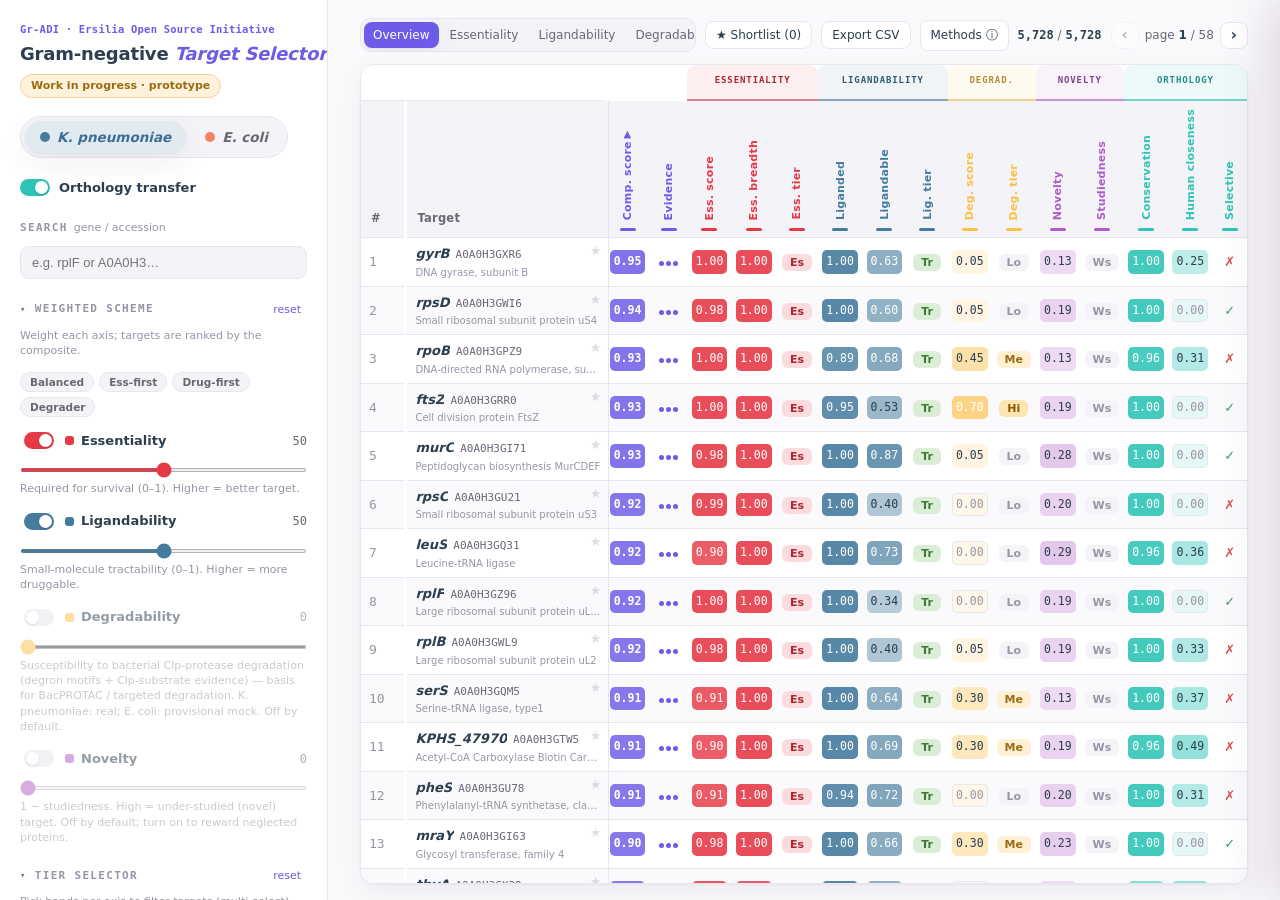
==== app/index.html @ b0752840 "app: add a "Source code on GitHub" link to the sidebar credit Co-Authored-By: Claude Opus 4.8 (1M co" ====
<!doctype html>
<html lang="en" data-theme="">
<head>
  <meta charset="utf-8">
  <meta name="viewport" content="width=device-width, initial-scale=1">
  <title>Gram-negative Target Selector</title>
  <!-- start the default organism's data download in parallel with CSS/JS parsing;
       the other organism is idle-prefetched from app.js after first paint -->
  <link rel="preload" href="data/kp.json" as="fetch" crossorigin>
  <link rel="icon" href="data:image/svg+xml,%3Csvg xmlns='http://www.w3.org/2000/svg' viewBox='0 0 32 32'%3E%3Ccircle cx='16' cy='16' r='14' fill='%2350285A'/%3E%3Ccircle cx='16' cy='16' r='8' fill='none' stroke='%23fff' stroke-width='2.5'/%3E%3Ccircle cx='16' cy='16' r='2.5' fill='%23D8412F'/%3E%3C/svg%3E">
  <link rel="stylesheet" href="styles.css?v=20">
</head>
<body>
  <div class="app">
    <aside class="sidebar">
      <div class="brand">
        <div>
          <p class="eyebrow"><span class="bn">Gr-ADI</span> · Ersilia Open Source Initiative</p>
          <h1 class="wordmark">Gram-negative <em>Target Selector</em></h1>
        </div>
      </div>

      <p class="wip" title="Prototype — scores &amp; data are provisional and will change.">Work in progress · prototype</p>

      <div class="toggle" id="orgToggle" role="tablist" aria-label="Organism">
        <button role="tab" data-org="kp" aria-selected="true"><span class="dot"></span><i>K. pneumoniae</i></button>
        <button role="tab" data-org="ec" aria-selected="false"><span class="dot"></span><i>E. coli</i></button>
      </div>

      <label class="xfer" id="xferCtl" data-tip="When on, K. pneumoniae essentiality includes evidence transferred from E. coli orthologs. Other axes stay transfer-inclusive.">
        <input type="checkbox" id="xferToggle" checked aria-label="Orthology transfer of knowledge"><span class="sw"></span>
        <span class="xfer-lab">Orthology transfer</span>
      </label>

      <div class="section">
        <h2>Search <span class="hsub">gene / accession</span></h2>
        <input type="text" id="search" class="searchbox" placeholder="e.g. rplF or A0A0H3…" autocomplete="off" aria-label="Search gene or accession">
      </div>

      <div class="section collapsible" data-sec="weights">
        <h2><span class="chev">▾</span>Weighted scheme <button class="reset" id="resetWeights">reset</button></h2>
        <div class="secbody">
          <p class="modehint">Weight each axis; targets are ranked by the composite.</p>
          <div class="wpresets" id="weightPresets">
            <button data-wp="balanced">Balanced</button>
            <button data-wp="essentiality">Ess-first</button>
            <button data-wp="druggability">Drug-first</button>
            <button data-wp="degrader">Degrader</button>
          </div>
          <div id="weights"></div>
        </div>
      </div>

      <div class="section collapsible" data-sec="tiers">
        <h2><span class="chev">▾</span>Tier selector <button class="reset" id="resetTiers">reset</button></h2>
        <div class="secbody">
          <p class="modehint">Pick bands per axis to filter targets (multi-select).</p>
          <div id="tierPanel"></div>
        </div>
      </div>

      <p class="footnote" id="genInfo"></p>
      <p class="credit">Brought to you by the <a href="https://ersilia.io" target="_blank" rel="noopener">Ersilia Open Source Initiative</a><br>
        <a href="https://github.com/ersilia-os/gradi-target-prioritization" target="_blank" rel="noopener">⌥ Source code on GitHub ↗</a></p>
    </aside>

    <main class="main">
      <div class="toolbar" id="topbar">
        <div class="viewswitch" id="viewSwitch" role="tablist" aria-label="View"></div>
        <div class="filterbar" id="filterbar" hidden></div>
        <button class="tb-btn" id="shortlistBtn" title="Filter to your starred targets" aria-pressed="false">★ Shortlist (0)</button>
        <button class="tb-btn" id="exportBtn">Export CSV</button>
        <button class="tb-btn" id="methodsBtn" title="How the scores are computed">Methods ⓘ</button>
        <div class="toolbar-right">
          <div class="mapctrl" id="mapctrl" hidden>
            <label for="mapColor">Colour by</label>
            <select id="mapColor"></select>
            <span class="mapsep"></span>
            <label for="mapThresh">Highlight ≥ <b id="mapThreshVal">0.00</b></label>
            <input type="range" id="mapThresh" min="0" max="1" step="0.01" value="0" aria-label="Highlight threshold">
            <span class="mapcount" id="mapHiCount"></span>
          </div>
          <span class="mapselchip" id="mapSelChip" hidden></span>
          <span class="provlegend" id="provNote" hidden title="These cells are provisional / mock data">▨ provisional</span>
          <span class="count"><b id="nShown">0</b> / <b id="nTotal">0</b></span>
          <div class="pager" id="pager" hidden></div>
        </div>
      </div>
      <div class="tablewrap" id="tablewrap">
        <div class="loading" id="loading">Loading…</div>
        <table id="table" role="grid" aria-label="Target prioritization table" hidden>
          <thead><tr id="thead"></tr></thead>
          <tbody id="tbody"></tbody>
        </table>
      </div>
      <div class="cmpwrap" id="cmpwrap" hidden></div>
      <div class="mapwrap" id="mapwrap" hidden>
        <canvas id="mapcanvas"></canvas>
        <canvas id="mapoverlay"></canvas>
        <div class="maptip" id="maptip" hidden></div>
        <div class="maplegend" id="maplegend"></div>
      </div>
    </main>
  </div>

  <div class="scrim" id="scrim"></div>
  <aside class="drawer" id="drawer" aria-hidden="true"></aside>

  <div class="modalscrim" id="methodsScrim" hidden></div>
  <div class="modal" id="methodsModal" hidden role="dialog" aria-modal="true" aria-label="Methods"></div>

  <script src="config.js?v=20"></script>
  <script src="app.js?v=20"></script>
</body>
</html>
---- app/styles.css ----
/* GraDi Target Browser — Ersilia aesthetic (single light theme).
   Palette: official Ersilia brand (plum primary + pastels) and the NPG accent
   set from stylia, used to colour axes distinctly for a richer table. */
:root{
  /* Ersilia brand */
  --plum:#50285A; --purple:#AA96FA; --mint:#BEE6B4; --blue:#8CC8FA;
  --yellow:#FAD782; --pink:#DCA0DC; --orange:#FAA08C; --egray:#D2D2D0;
  /* NPG accents (axis hues) */
  --crimson:#E63946; --tangerine:#F4845F; --amber:#FCBF49; --lime:#6BBF59;
  --turquoise:#2EC4B6; --cobalt:#457B9D; --periwinkle:#6C5CE7; --orchid:#B05CC8;
  --fuchsia:#E91E8C; --silver:#A0A0A0;
  /* neutrals / surfaces */
  --ink:#2C3E50; --muted:#6B6675; --faint:#9A93A6;
  --bg:#FAFAFC; --surface:#FFFFFF; --surface-2:#F4F4F8; --border:#E6E6EE;
  /* UI primary: periwinkle from the NPG palette — harmonises with the axis hues */
  --brand:#6C5CE7;
  --accent:var(--brand);
  --good:#3F9D6B; --warn:#C98A1E; --bad:#D9534F;
  --shadow:0 1px 2px rgba(44,62,80,.05),0 10px 30px rgba(80,40,90,.07);
  --radius:14px;
  --mono:ui-monospace,SFMono-Regular,Menlo,Consolas,monospace;
  --sans:"Inter",system-ui,-apple-system,"Segoe UI",Roboto,Helvetica,Arial,sans-serif;
}
*{box-sizing:border-box}
[hidden]{display:none!important;}
html,body{margin:0}
body{background:var(--bg);color:var(--ink);font-family:var(--sans);line-height:1.5;-webkit-font-smoothing:antialiased;}
a{color:var(--brand);text-decoration:none}
a:hover{text-decoration:underline}
button{font-family:var(--sans)}

/* layout */
.app{display:grid;grid-template-columns:328px 1fr;height:100vh;overflow:hidden;}
.sidebar{background:var(--surface);border-right:1px solid var(--border);padding:22px 20px 40px;overflow-y:auto;height:100vh;position:sticky;top:0;}
.main{min-width:0;padding:18px clamp(16px,3vw,32px) 16px;display:flex;flex-direction:column;background:var(--bg);height:100vh;overflow:hidden;}
/* top control bar: tabs + filters + pager (table scrolls beneath, internally) */
.topbar{flex:none;}

/* header */
.brand{display:flex;align-items:baseline;justify-content:space-between;gap:12px;}
.eyebrow{font-family:var(--mono);font-size:10.5px;letter-spacing:.02em;text-transform:none;color:var(--brand);font-weight:600;margin:0 0 6px;white-space:nowrap;}
.wip{display:inline-block;margin:10px 0 2px;font-size:11px;font-weight:600;white-space:nowrap;color:#9A6B12;background:color-mix(in srgb,var(--amber) 20%,#fff);border:1px solid color-mix(in srgb,var(--amber) 50%,var(--border));border-radius:999px;padding:3px 10px;}
.eyebrow .bn{font-weight:700;}
h1{font-size:22px;line-height:1.1;letter-spacing:-.01em;margin:0;font-weight:700;color:var(--ink);}
h1.wordmark{font-size:clamp(15px,1.6vw,18px);white-space:nowrap;}
h1 em{font-style:italic;color:var(--brand);}

/* organism toggle — dots label the organism (plum vs blue), not the whole theme */
.toggle{display:inline-flex;gap:4px;margin:16px 0 6px;padding:4px;background:var(--surface-2);border:1px solid var(--border);border-radius:999px;}
.toggle button{font-size:13.5px;font-weight:560;border:0;cursor:pointer;padding:8px 15px;border-radius:999px;background:transparent;color:var(--muted);display:flex;align-items:center;gap:7px;transition:all .18s;}
.toggle button .dot{width:10px;height:10px;border-radius:50%;background:currentColor;opacity:.7;}
.toggle button[data-org="kp"] .dot{background:var(--cobalt);opacity:1;}
.toggle button[data-org="ec"] .dot{background:var(--tangerine);opacity:1;}
.toggle button[aria-selected="true"]{background:var(--surface);color:var(--ink);box-shadow:var(--shadow);}
.toggle button[data-org="kp"][aria-selected="true"]{background:color-mix(in srgb,var(--cobalt) 16%,#fff);color:#3C6E96;}
.toggle button[data-org="ec"][aria-selected="true"]{background:color-mix(in srgb,var(--tangerine) 22%,#fff);color:#B6543C;}
.toggle button i{font-style:italic;}

/* orthology-transfer toggle (one line) */
.xfer{display:flex;align-items:center;gap:9px;margin:14px 0 2px;cursor:pointer;font-size:13px;}
.xfer input{position:absolute;opacity:0;width:0;height:0;}
.xfer .sw{flex:0 0 auto;display:block;width:30px;height:17px;border-radius:999px;background:var(--border);position:relative;transition:background .18s;}
.xfer .sw::after{content:"";position:absolute;top:2px;left:2px;width:13px;height:13px;border-radius:50%;background:#fff;box-shadow:0 1px 2px rgba(0,0,0,.2);transition:transform .18s;}
.xfer input:checked + .sw{background:var(--turquoise);}
.xfer input:checked + .sw::after{transform:translateX(13px);}
.xfer .xfer-lab{font-weight:560;color:var(--ink);white-space:nowrap;}

/* KPI tiles */
.stats{display:grid;grid-template-columns:repeat(2,1fr);gap:1px;background:var(--border);border:1px solid var(--border);border-radius:12px;overflow:hidden;margin:14px 0 4px;}
.stat{background:var(--surface);padding:11px 12px;}
.stat .n{font-family:var(--mono);font-size:19px;font-weight:600;letter-spacing:-.02em;font-variant-numeric:tabular-nums;color:var(--ink);}
.stat .n .accent{color:var(--brand);}
.stat:nth-child(2) .n .accent{color:var(--crimson);}
.stat:nth-child(3) .n .accent{color:var(--cobalt);}
.stat:nth-child(4) .n .accent{color:var(--turquoise);}
.stat .k{font-size:11px;color:var(--muted);margin-top:1px;}

/* sidebar sections */
.section{margin-top:22px;}
.section > h2{font-family:var(--mono);font-size:11px;letter-spacing:.12em;text-transform:uppercase;color:var(--faint);font-weight:600;margin:0 0 10px;display:flex;justify-content:flex-start;align-items:center;gap:6px;}
.section > h2 .reset{margin-left:auto;}
.section.collapsible > h2{cursor:pointer;user-select:none;}
.section.collapsible > h2 .chev{transition:transform .15s;font-size:9px;margin-right:2px;color:var(--brand);}
.section.collapsible > h2 .reset{margin-left:auto;}
.section.collapsed > h2{margin-bottom:0;}
.section.collapsed > h2 .chev{transform:rotate(-90deg);}
.section.collapsed > .secbody{display:none;}
.section .reset{font-family:var(--sans);font-size:11px;letter-spacing:0;text-transform:none;color:var(--brand);background:none;border:0;cursor:pointer;}

/* selection mode switch */
.modeswitch{display:flex;gap:3px;padding:3px;background:var(--surface-2);border:1px solid var(--border);border-radius:9px;margin-bottom:8px;}
.modeswitch button{flex:1;font-size:12px;font-weight:560;border:0;background:transparent;color:var(--muted);border-radius:7px;padding:7px 8px;cursor:pointer;transition:all .15s;}
.modeswitch button[aria-selected="true"]{background:var(--brand);color:#fff;box-shadow:var(--shadow);}
.modehint{font-size:11px;color:var(--faint);line-height:1.4;margin:0 0 14px;}

/* tier-band selector (graphical) */
.tieraxis{margin-bottom:14px;--tc:var(--brand);}
.tieraxis .tl{display:flex;align-items:center;gap:7px;margin-bottom:5px;font-size:13px;font-weight:560;}
.tieraxis .tl .dot{width:9px;height:9px;border-radius:3px;background:var(--tc);flex:0 0 auto;}
.tieraxis .tl .tlabel{flex:1;}
.tieraxis .tany{font-size:10.5px;font-weight:560;border:1px solid var(--border);background:var(--surface-2);color:var(--muted);border-radius:6px;padding:2px 8px;cursor:pointer;}
.tieraxis .tany[aria-selected="true"]{background:var(--tc);border-color:var(--tc);color:#fff;}
.tieraxis .bands{display:grid;grid-template-columns:repeat(var(--n,3),1fr);gap:4px;}
.tieraxis .bands button{font-size:11px;font-weight:600;border:1.5px solid transparent;border-radius:7px;padding:7px 4px;cursor:pointer;color:var(--ink);
  background:color-mix(in srgb,var(--tc) var(--bi,40%),#fff);transition:all .12s;}
.tieraxis .bands button[style*="--bi:90"]{color:#fff;}
.tieraxis .bands button:hover{filter:brightness(0.97);}
.tieraxis .bands button[aria-selected="true"]{border-color:var(--ink);box-shadow:0 0 0 2px color-mix(in srgb,var(--tc) 35%,transparent);}
.tieraxis .bands.hassel button[aria-selected="false"]{opacity:.4;}

/* weight sliders — each accented by its axis colour via --wc */
.weight{margin-bottom:13px;transition:opacity .2s;--wc:var(--brand);}
.weight.off{opacity:.5;}
.weight.disabled{opacity:.4;}
.weight .top{display:flex;align-items:center;gap:8px;margin-bottom:3px;}
.weight .sw{appearance:none;width:30px;height:17px;border-radius:999px;background:var(--border);position:relative;cursor:pointer;flex:0 0 auto;transition:background .18s;}
.weight .sw:checked{background:var(--wc);}
.weight .sw::after{content:"";position:absolute;top:2px;left:2px;width:13px;height:13px;border-radius:50%;background:#fff;box-shadow:0 1px 2px rgba(0,0,0,.2);transition:transform .18s;}
.weight .sw:checked::after{transform:translateX(13px);}
.weight .lab{font-size:13px;font-weight:560;flex:1;min-width:0;display:flex;align-items:center;gap:7px;}
.weight .lab::before{content:"";width:9px;height:9px;border-radius:3px;background:var(--wc);flex:0 0 auto;}
.weight .soon{font-family:var(--mono);font-size:9.5px;letter-spacing:.08em;text-transform:uppercase;color:var(--faint);border:1px solid var(--border);border-radius:5px;padding:1px 5px;}
.weight .btag{font-family:var(--mono);font-size:9.5px;font-weight:600;color:var(--wc);background:color-mix(in srgb,var(--wc) 14%,#fff);border:1px solid color-mix(in srgb,var(--wc) 40%,var(--border));border-radius:5px;padding:1px 5px;cursor:help;}
.weight .wv{font-family:var(--mono);font-size:12px;color:var(--muted);font-variant-numeric:tabular-nums;min-width:26px;text-align:right;}
.weight input[type=range]{width:100%;accent-color:var(--wc);height:4px;cursor:pointer;margin:2px 0 0;}
.weight .help{font-size:11px;color:var(--faint);line-height:1.4;margin-top:2px;}

/* filters */
.field{margin-bottom:12px;}
.field label{display:block;font-size:12px;color:var(--muted);margin-bottom:4px;}
.field input[type=text]{width:100%;padding:8px 11px;border:1px solid var(--border);border-radius:9px;background:var(--surface-2);color:var(--ink);font-size:13px;}
.field input[type=text]:focus{outline:2px solid color-mix(in srgb,var(--brand) 40%,transparent);border-color:var(--brand);}
.range-row{display:flex;align-items:center;gap:8px;margin-bottom:9px;}
.range-row .rl{font-size:12px;flex:1;color:var(--ink);}
.range-row input[type=range]{flex:1.4;accent-color:var(--brand);height:4px;}
.range-row .rv{font-family:var(--mono);font-size:11.5px;color:var(--muted);min-width:30px;text-align:right;font-variant-numeric:tabular-nums;}
.chk{display:flex;flex-wrap:wrap;gap:5px;margin-bottom:4px;}
.chk button{font-size:11.5px;border:1px solid var(--border);background:var(--surface-2);color:var(--muted);border-radius:999px;padding:3px 9px;cursor:pointer;transition:all .15s;}
.chk button[aria-pressed="true"]{background:color-mix(in srgb,var(--brand) 15%,var(--surface));border-color:color-mix(in srgb,var(--brand) 45%,var(--border));color:var(--brand);font-weight:560;}
.chk button.cchip[aria-pressed="true"]{background:color-mix(in srgb,var(--cc) 18%,#fff);border-color:color-mix(in srgb,var(--cc) 50%,var(--border));color:color-mix(in srgb,var(--cc) 80%,#000);}
.famhint{color:var(--faint);font-weight:400;font-size:10.5px;}
.famchips{margin-top:7px;flex-direction:column;gap:5px;}
.famchips button{background:color-mix(in srgb,var(--brand) 13%,#fff);border-color:color-mix(in srgb,var(--brand) 40%,var(--border));color:var(--brand);font-weight:560;max-width:100%;overflow:hidden;text-overflow:ellipsis;white-space:nowrap;text-align:left;}
.colgene .famsub{font-size:10.5px;color:var(--faint);white-space:nowrap;overflow:hidden;text-overflow:ellipsis;max-width:185px;margin-top:1px;font-style:italic;}
.celltext{display:inline-block;max-width:100%;overflow:hidden;text-overflow:ellipsis;white-space:nowrap;vertical-align:bottom;font-size:11px;}
.tristate{display:inline-flex;border:1px solid var(--border);border-radius:7px;overflow:hidden;}
.tristate button{font-size:11px;border:0;background:var(--surface-2);color:var(--muted);padding:3px 8px;cursor:pointer;border-left:1px solid var(--border);}
.tristate button:first-child{border-left:0;}
.tristate button[aria-pressed="true"]{background:var(--brand);color:#fff;}
.bool-filter{display:flex;align-items:center;justify-content:space-between;margin-bottom:7px;font-size:12.5px;}
.presets{display:flex;flex-wrap:wrap;gap:6px;}
.presets button{font-size:11.5px;font-weight:560;border:1px solid color-mix(in srgb,var(--brand) 40%,var(--border));background:color-mix(in srgb,var(--brand) 9%,var(--surface));color:var(--brand);border-radius:8px;padding:5px 9px;cursor:pointer;}
.presets button:hover{background:color-mix(in srgb,var(--brand) 16%,var(--surface));}
.presets button.ghost{background:var(--surface-2);border-color:var(--border);color:var(--muted);}

/* sidebar search box + section subtitles */
.searchbox{width:100%;padding:8px 11px;border:1px solid var(--border);border-radius:9px;background:var(--surface-2);color:var(--ink);font-size:13px;}
.searchbox:focus{outline:2px solid color-mix(in srgb,var(--brand) 40%,transparent);border-color:var(--brand);}
.hsub{font-family:var(--sans);font-weight:400;letter-spacing:0;text-transform:none;color:var(--faint);font-size:11px;}

/* per-page filter bar (main area) */
/* filters live inline in the toolbar row (no separate row / card) */
.filterbar{display:flex;flex-wrap:wrap;align-items:center;gap:12px;padding-left:12px;margin-left:2px;border-left:1px solid var(--border);}
.filterbar[hidden]{display:none;}
.filterbar .fgroup{display:flex;align-items:center;gap:7px;}
.filterbar .flabel{font-family:var(--mono);font-size:9.5px;letter-spacing:.06em;text-transform:uppercase;color:var(--faint);font-weight:600;}
.filterbar .chk{gap:5px;margin:0;}
.filterbar .presets{gap:6px;}
.filterbar .famgroup{min-width:180px;position:relative;}
.filterbar .famInput{min-width:150px;padding:6px 10px;border:1px solid var(--border);border-radius:8px;background:var(--surface-2);color:var(--ink);font-size:12.5px;}
.filterbar .famchips{display:flex;flex-wrap:wrap;gap:5px;}
.filterbar .famchips button{background:color-mix(in srgb,var(--brand) 13%,#fff);border:1px solid color-mix(in srgb,var(--brand) 40%,var(--border));color:var(--brand);font-weight:560;font-size:11.5px;border-radius:999px;padding:3px 9px;cursor:pointer;}
.filterbar .clearbtn{font-size:11.5px;color:var(--muted);background:none;border:0;cursor:pointer;text-decoration:underline;}
.filterbar .clearbtn:hover{color:var(--brand);}

/* toolbar */
.toolbar{display:flex;align-items:center;gap:9px;flex-wrap:nowrap;margin-bottom:12px;flex:none;}
.toolbar-right{display:flex;align-items:center;gap:9px;flex-wrap:nowrap;justify-content:flex-end;margin-left:auto;flex:0 0 auto;}
.toolbar .tb-btn{flex:0 0 auto;}
/* the view-tab strip takes the slack and scrolls internally if the tabs don't fit — keeps the header one line */
.viewswitch{display:flex;gap:2px;padding:3px;background:var(--surface-2);border:1px solid var(--border);border-radius:10px;flex:0 1 auto;min-width:0;overflow-x:auto;scrollbar-width:none;}
.viewswitch::-webkit-scrollbar{display:none;}
.viewswitch button{flex:0 0 auto;}
.viewswitch button{font-size:12px;font-weight:540;border:0;background:transparent;color:var(--muted);border-radius:8px;padding:6px 9px;cursor:pointer;transition:all .15s;}
.viewswitch button[aria-selected="true"]{background:var(--brand);color:#fff;box-shadow:var(--shadow);}
.mapctrl{display:flex;align-items:center;gap:8px;font-size:12.5px;color:var(--muted);}
.mapctrl select{font-family:var(--sans);font-size:12.5px;border:1px solid var(--border);background:var(--surface);color:var(--ink);border-radius:8px;padding:6px 9px;cursor:pointer;}
.mapctrl label b{font-family:var(--mono);color:var(--ink);font-variant-numeric:tabular-nums;}
.mapctrl input[type=range]{width:120px;accent-color:var(--brand);height:4px;cursor:pointer;}
.mapsep{width:1px;height:22px;background:var(--border);}
.mapcount{font-family:var(--mono);font-size:11.5px;color:var(--brand);font-variant-numeric:tabular-nums;min-width:88px;}
.toolbar .count{font-size:12px;color:var(--muted);font-variant-numeric:tabular-nums;white-space:nowrap;}
.toolbar .count b{color:var(--ink);font-family:var(--mono);font-variant-numeric:tabular-nums;}
.toolbar .spacer{flex:1;}
.toolbar .tb-btn{font-size:12px;border:1px solid var(--border);background:var(--surface);color:var(--ink);border-radius:8px;padding:6px 10px;cursor:pointer;white-space:nowrap;}
.toolbar .tb-btn:hover{border-color:var(--brand);color:var(--brand);}
.colmenu{position:relative;}
.colmenu .pop{position:fixed;background:var(--surface);border:1px solid var(--border);border-radius:11px;box-shadow:var(--shadow);padding:10px 12px;z-index:45;display:none;max-height:70vh;overflow:auto;min-width:200px;}
.colmenu.open .pop{display:block;}
.colmenu .pop label{display:flex;align-items:center;gap:8px;font-size:12.5px;padding:3px 0;cursor:pointer;}
.colmenu .pop button{display:block;width:100%;text-align:left;font-size:12.5px;border:0;background:none;color:var(--ink);border-radius:7px;padding:6px 9px;cursor:pointer;white-space:nowrap;}
.colmenu .pop button:hover{background:color-mix(in srgb,var(--brand) 10%,var(--surface));color:var(--brand);}
.colmenu .pop button.wp-clear{border-top:1px solid var(--border);margin-top:4px;color:var(--muted);}

/* weight-scheme presets (sidebar) */
.wpresets{display:flex;flex-wrap:wrap;gap:5px;margin:0 0 12px;}
.wpresets button{font-size:10.5px;font-weight:560;border:1px solid var(--border);background:var(--surface-2);color:var(--muted);border-radius:999px;padding:3px 9px;cursor:pointer;}
.wpresets button:hover{border-color:var(--brand);color:var(--brand);}

/* cross-organism ortholog jump (gene card) */
.orthrow{margin-top:10px;}
.orthjump{font-size:12px;font-weight:560;border:1px solid color-mix(in srgb,var(--turquoise) 45%,var(--border));background:color-mix(in srgb,var(--turquoise) 12%,#fff);color:#1E8479;border-radius:8px;padding:5px 11px;cursor:pointer;}
.orthjump:hover{background:color-mix(in srgb,var(--turquoise) 20%,#fff);}
.orthjump i{font-style:italic;}

/* table */
.tablewrap{border:1px solid var(--border);border-radius:var(--radius);overflow:auto;background:var(--surface);flex:1;min-height:0;box-shadow:var(--shadow);}
table{border-collapse:separate;border-spacing:0;width:auto;font-size:13px;table-layout:fixed;}
/* strict uniform column width; Target (gene) is the only exception */
thead th,tbody td{width:46px;box-sizing:border-box;}
.colgene{width:200px;}
.colrank{width:46px;}
thead th{position:sticky;top:0;background:var(--surface-2);z-index:5;text-align:left;font-weight:600;color:var(--muted);font-size:11.5px;letter-spacing:.02em;padding:10px 10px;border-bottom:1px solid var(--border);white-space:nowrap;cursor:pointer;user-select:none;vertical-align:bottom;}
thead th .arrow{color:var(--brand);font-size:10px;margin-left:2px;}
thead th.nosort{cursor:default;}
/* section band (top header row, grouped) — quiet label + colour rule per section */
.bandrow th.gband{position:static;background:var(--surface);padding:9px 5px 6px;text-align:center;vertical-align:bottom;}
.bandrow th.gband:not(.gband-empty){border-bottom:2px solid color-mix(in srgb,var(--gc) 60%,var(--border));background:color-mix(in srgb,var(--gc) 8%,var(--surface));border-top-left-radius:9px;border-top-right-radius:9px;}
.bandrow th.gband > span{display:inline-block;font-family:var(--mono);font-size:9px;letter-spacing:.1em;text-transform:uppercase;font-weight:700;color:color-mix(in srgb,var(--gc) 72%,#000);white-space:nowrap;max-width:100%;overflow:hidden;text-overflow:ellipsis;}

/* vertical (90°) headers — all columns except Target */
thead th.rot{height:118px;padding:8px 0 12px;position:sticky;top:0;text-align:center;vertical-align:bottom;}
thead th.rot > .rl{writing-mode:vertical-rl;transform:rotate(180deg);display:inline-block;white-space:nowrap;font-size:11px;font-weight:600;line-height:1;color:var(--hc,var(--muted));}
thead th.rot::after{content:"";position:absolute;bottom:6px;left:50%;transform:translateX(-50%);width:16px;height:3px;border-radius:2px;background:var(--hc,var(--border));}
tbody td{padding:6px 8px;border-bottom:1px solid var(--border);white-space:nowrap;vertical-align:middle;}
tbody td.rc{text-align:center;padding:5px 3px;overflow:hidden;text-overflow:ellipsis;}
tbody td.colgene{overflow:hidden;}
tbody tr:nth-child(even) td{background:color-mix(in srgb,var(--surface-2) 45%,var(--surface));}
tbody tr{cursor:pointer;}
tbody tr:hover td{background:color-mix(in srgb,var(--brand) 6%,var(--surface));}
tbody tr.sel td{background:color-mix(in srgb,var(--brand) 12%,var(--surface));}
.rank{font-family:var(--mono);color:var(--faint);font-variant-numeric:tabular-nums;}
.gene{font-weight:600;font-style:italic;color:var(--ink);}
.acc{font-family:var(--mono);font-size:11px;color:var(--muted);}
.numcell{font-family:var(--mono);font-variant-numeric:tabular-nums;text-align:right;color:var(--ink);}

/* composite bar (plum) */
.cbar{display:flex;align-items:center;gap:8px;min-width:120px;}
.cbar .track{flex:1;height:8px;border-radius:999px;background:var(--surface-2);overflow:hidden;border:1px solid var(--border);}
.cbar .fill{height:100%;background:linear-gradient(90deg,var(--purple),var(--brand));}
.cbar .v{font-family:var(--mono);font-size:12px;font-variant-numeric:tabular-nums;min-width:38px;text-align:right;color:var(--ink);}

/* heat cell — background/colour set inline per axis hue */
.heat{display:inline-block;min-width:30px;max-width:100%;text-align:center;font-family:var(--mono);font-size:11.5px;font-variant-numeric:tabular-nums;padding:3px 4px;border-radius:5px;}
.heat.cscore{font-weight:700;}
.badge{max-width:100%;overflow:hidden;text-overflow:ellipsis;}

/* badges — semantic pastel fills */
.badge{font-size:11px;font-weight:600;border-radius:6px;padding:2px 8px;white-space:nowrap;}
.badge.tier-essential{background:color-mix(in srgb,var(--crimson) 18%,#fff);color:#B02733;}
.badge.tier-likely_essential{background:color-mix(in srgb,var(--amber) 30%,#fff);color:#9A6B12;}
.badge.tier-non_essential{background:var(--surface-2);color:var(--faint);}
.badge.tier-tractable{background:color-mix(in srgb,var(--lime) 26%,#fff);color:#3E7A34;}
.badge.tier-partial{background:color-mix(in srgb,var(--amber) 30%,#fff);color:#9A6B12;}
.badge.tier-intractable{background:var(--surface-2);color:var(--faint);}
.badge.tier-high{background:color-mix(in srgb,var(--amber) 42%,#fff);color:#8A5A05;}
.badge.tier-medium{background:color-mix(in srgb,var(--amber) 24%,#fff);color:#9A6B12;}
.badge.tier-low{background:var(--surface-2);color:var(--faint);}
.badge.sel-broad_selective{background:color-mix(in srgb,var(--turquoise) 24%,#fff);color:#1E8479;}
.badge.sel-narrow_selective{background:color-mix(in srgb,var(--blue) 34%,#fff);color:#3C6E96;}
.badge.sel-broad_human_homolog{background:color-mix(in srgb,var(--orange) 34%,#fff);color:#B85A45;}
.badge.sel-narrow_human_homolog{background:color-mix(in srgb,var(--orange) 22%,#fff);color:#B85A45;}
.badge.pop-dark{background:color-mix(in srgb,var(--orchid) 24%,#fff);color:#8A3AA0;}
.badge.pop-studied{background:color-mix(in srgb,var(--blue) 30%,#fff);color:#3C6E96;}
.badge.pop-well_studied{background:var(--surface-2);color:var(--faint);}
.badge.loc-cytoplasm{background:color-mix(in srgb,var(--lime) 28%,#fff);color:#3E7A34;}
.badge.loc-inner_membrane,.badge.loc-membrane{background:color-mix(in srgb,var(--amber) 26%,#fff);color:#9A6B12;}
.badge.loc-periplasm{background:color-mix(in srgb,var(--orange) 26%,#fff);color:#B85A45;}
.badge.loc-outer_membrane,.badge.loc-secreted,.badge.loc-extracellular{background:color-mix(in srgb,var(--crimson) 17%,#fff);color:#B02733;}
.badge.loc-unknown{background:var(--surface-2);color:var(--faint);}
.yes{color:var(--good);font-weight:700;}
.no{color:var(--faint);}
.cross{color:var(--bad);font-weight:700;}

/* ===== detail drawer / gene card ========================================= */
.drawer{position:fixed;top:0;right:0;height:100vh;width:min(540px,95vw);background:var(--surface);border-left:1px solid var(--border);box-shadow:-12px 0 44px rgba(80,40,90,.16);transform:translateX(100%);transition:transform .22s ease;z-index:40;display:flex;flex-direction:column;}
.drawer.open{transform:translateX(0);}
.drawer .dhead{padding:20px 22px 16px;border-bottom:1px solid var(--border);background:linear-gradient(180deg,color-mix(in srgb,var(--brand) 8%,var(--surface)),var(--surface));position:relative;}
.drawer .dhead .close{position:absolute;top:14px;right:16px;font-size:24px;line-height:1;background:none;border:0;color:var(--muted);cursor:pointer;}
.drawer .dhead .close:hover{color:var(--ink);}
.idrow{display:flex;align-items:center;gap:10px;flex-wrap:wrap;padding-right:30px;}
.idrow .gene{font-size:24px;font-weight:700;font-style:italic;color:var(--brand);line-height:1.05;}
.fcpill{font-size:11px;font-weight:600;border-radius:999px;padding:2px 10px;white-space:nowrap;color:color-mix(in srgb,var(--fc) 82%,#000);background:color-mix(in srgb,var(--fc) 15%,#fff);border:1px solid color-mix(in srgb,var(--fc) 40%,var(--border));}
.submeta{display:flex;align-items:center;gap:12px;flex-wrap:wrap;margin-top:8px;}
.accbtn{font-family:var(--mono);font-size:12px;color:var(--muted);background:var(--surface-2);border:1px solid var(--border);border-radius:7px;padding:3px 9px;cursor:pointer;display:inline-flex;align-items:center;gap:6px;transition:all .15s;}
.accbtn:hover{border-color:var(--brand);color:var(--brand);}
.accbtn .cpi{opacity:.55;}
.accbtn.copied{color:var(--good);border-color:var(--good);}
.accbtn.copied .cpi::after{content:" copied";font-family:var(--sans);}
.submeta .org{font-size:12px;color:var(--muted);display:inline-flex;align-items:center;gap:6px;}
.submeta .odot{width:9px;height:9px;border-radius:50%;flex:0 0 auto;}
.odot-kp{background:var(--cobalt);} .odot-ec{background:var(--tangerine);}

/* composite hero: ring gauge + rank + contribution bars */
.scorehero{display:flex;align-items:center;gap:18px;margin-top:16px;}
.ring{position:relative;width:88px;height:88px;flex:0 0 auto;}
.ringsvg{width:88px;height:88px;transform:rotate(-90deg);}
.ringsvg .ringbg{fill:none;stroke:var(--surface-2);stroke-width:9;}
.ringsvg .ringfg{fill:none;stroke-width:9;stroke-linecap:round;transition:stroke-dashoffset .3s ease;}
.ringc{position:absolute;inset:0;display:flex;flex-direction:column;align-items:center;justify-content:center;}
.ringc b{font-family:var(--mono);font-size:21px;font-weight:700;color:var(--ink);line-height:1;font-variant-numeric:tabular-nums;}
.ringc span{font-size:8.5px;letter-spacing:.09em;text-transform:uppercase;color:var(--faint);margin-top:3px;}
.herostack{flex:1;min-width:0;}
.rankline{font-size:12.5px;color:var(--muted);margin-bottom:7px;}
.rankline b{font-family:var(--mono);color:var(--ink);font-size:14px;}
.rankline span{color:var(--faint);}
.contrib{display:flex;flex-direction:column;gap:5px;}
.contrib .c{display:flex;align-items:center;gap:8px;font-size:11.5px;}
.contrib .cl{min-width:80px;color:var(--muted);display:flex;align-items:center;gap:6px;}
.contrib .cl::before{content:"";width:8px;height:8px;border-radius:2px;background:var(--cc,var(--brand));flex:0 0 auto;}
.contrib .cbarmini{flex:1;height:6px;border-radius:999px;background:var(--surface-2);overflow:hidden;border:1px solid var(--border);}
.contrib .cbarmini > i{display:block;height:100%;background:var(--cc,var(--brand));}
.contrib .cvv{font-family:var(--mono);min-width:30px;text-align:right;color:var(--ink);font-size:11px;}
.contrib .dk{font-size:12px;color:var(--faint);}

.tierchips{display:flex;flex-wrap:wrap;gap:6px;margin-top:15px;}
.tierchips .badge{text-transform:capitalize;font-size:11px;padding:3px 9px;}
.drawer .links{display:flex;flex-wrap:nowrap;gap:7px;margin-top:15px;overflow-x:auto;padding-bottom:2px;}
.drawer .links a{flex:0 0 auto;}
.drawer .links a{font-size:12px;border:1px solid var(--border);background:var(--surface);border-radius:8px;padding:4px 10px;color:var(--ink);display:inline-flex;align-items:center;gap:5px;transition:all .15s;}
.drawer .links a:hover{border-color:var(--brand);color:var(--brand);text-decoration:none;}
.drawer .links .li{opacity:.75;font-size:11px;}
.drawer .dbody{overflow-y:auto;padding:8px 22px 48px;}

/* per-axis panels */
.panel{margin-top:16px;border:1px solid var(--border);border-radius:12px;padding:14px 15px 12px;background:var(--surface);box-shadow:0 1px 2px rgba(44,62,80,.03);}
.panel .phead{display:flex;align-items:center;gap:10px;margin-bottom:2px;}
.panel .phead h3{font-family:var(--mono);font-size:11px;letter-spacing:.1em;text-transform:uppercase;margin:0;color:color-mix(in srgb,var(--pc,var(--brand)) 74%,#000);display:flex;align-items:center;gap:8px;flex:1;}
.panel .phead h3::before{content:"";width:10px;height:10px;border-radius:3px;background:var(--pc,var(--brand));flex:0 0 auto;}
.panel .pmeta{display:flex;align-items:center;gap:9px;}
.provchip{font-size:9px;text-transform:uppercase;letter-spacing:.06em;font-weight:700;color:#9A6B12;background:color-mix(in srgb,var(--amber) 20%,#fff);border:1px solid color-mix(in srgb,var(--amber) 45%,var(--border));border-radius:6px;padding:2px 7px;white-space:nowrap;}
.metric.excluded,.flag.excluded{opacity:.4;}
.metric.excluded .ml{text-decoration:line-through;}
.pscore{font-family:var(--mono);font-size:20px;font-weight:700;font-variant-numeric:tabular-nums;line-height:1;}
.pscore small{font-family:var(--sans);font-size:9px;letter-spacing:.05em;text-transform:uppercase;color:var(--faint);margin-left:3px;font-weight:600;}
.pblurb{font-size:11.5px;color:var(--faint);line-height:1.45;margin:4px 0 10px;}
.metric{display:flex;align-items:center;gap:9px;margin:6px 0;font-size:12px;}
.metric .ml{flex:0 0 auto;width:152px;color:var(--muted);line-height:1.25;}
.metric .bar{flex:1;height:7px;border-radius:999px;background:var(--surface-2);overflow:hidden;border:1px solid var(--border);}
.metric .bar > i{display:block;height:100%;border-radius:999px;transition:width .2s;}
.metric .mv{font-family:var(--mono);font-size:11.5px;min-width:32px;text-align:right;color:var(--ink);font-variant-numeric:tabular-nums;}
.subbars{margin:2px 0 6px 10px;padding-left:12px;border-left:2px solid var(--surface-2);}
.metric.mini .ml{width:140px;font-size:11px;color:var(--faint);}
.metric.mini .bar{height:5px;}
.metric.mini .mv{font-size:11px;color:var(--muted);}

.statgrid{display:grid;grid-template-columns:repeat(auto-fit,minmax(80px,1fr));gap:7px;margin:11px 0 4px;}
.stat2{background:var(--surface-2);border:1px solid var(--border);border-radius:9px;padding:7px 9px;text-align:center;}
.stat2 .s2v{font-family:var(--mono);font-size:15px;font-weight:700;color:var(--ink);font-variant-numeric:tabular-nums;line-height:1.1;}
.stat2 .s2l{font-size:9.5px;color:var(--muted);margin-top:3px;letter-spacing:.02em;line-height:1.2;}

.flagrow{display:flex;flex-wrap:wrap;gap:6px;margin:11px 0 2px;}
.flag{font-size:11px;font-weight:560;border-radius:7px;padding:3px 9px;border:1px solid var(--border);display:inline-flex;align-items:center;gap:5px;white-space:nowrap;}
.flag.on{background:color-mix(in srgb,var(--good) 12%,#fff);border-color:color-mix(in srgb,var(--good) 32%,var(--border));color:#2E7D50;}
.flag.off{background:var(--surface-2);color:var(--faint);}

.chiprow{display:flex;gap:10px;margin:9px 0;font-size:12px;align-items:baseline;}
.chiprow .crl{flex:0 0 auto;width:118px;color:var(--muted);line-height:1.3;}
.chiprow .chips{display:flex;flex-wrap:wrap;gap:5px;flex:1;min-width:0;}
.chip{font-size:11px;background:var(--surface-2);border:1px solid var(--border);border-radius:6px;padding:2px 8px;color:var(--ink);max-width:100%;overflow:hidden;text-overflow:ellipsis;white-space:nowrap;}
.chip.more{color:var(--faint);}
a.pdbchip{font-family:var(--mono);text-transform:uppercase;color:var(--cobalt);border-color:color-mix(in srgb,var(--cobalt) 30%,var(--border));background:color-mix(in srgb,var(--cobalt) 8%,#fff);}
a.pdbchip:hover{text-decoration:none;border-color:var(--cobalt);}
.kv{display:flex;justify-content:space-between;gap:12px;padding:5px 0;border-bottom:1px dotted var(--border);font-size:12.5px;}
.kv:last-child{border-bottom:0;}
.kv .kvk{color:var(--muted);}
.kv .kvv{text-align:right;color:var(--ink);word-break:break-word;}
.kv .kvv em{font-style:italic;color:var(--muted);}

/* pLDDT confidence scale */
.plddt{position:relative;margin:12px 0 6px;}
.plddtscale{height:9px;border-radius:999px;border:1px solid var(--border);background:linear-gradient(90deg,#FF7D45 0%,#FF7D45 30%,#FFDB13 30%,#FFDB13 50%,#65CBF3 50%,#65CBF3 70%,#0053D6 70%,#0053D6 100%);}
.plddtneedle{position:absolute;top:-3px;width:2px;height:15px;background:var(--ink);border-radius:2px;transform:translateX(-1px);box-shadow:0 0 0 1.5px #fff;}
.plddtlabels{display:flex;justify-content:space-between;font-size:9px;color:var(--faint);margin-top:4px;}

/* mini locator map */
.minipanel .minimap{border:1px solid var(--border);border-radius:9px;overflow:hidden;background:var(--surface-2);margin-top:4px;}
.minimap canvas{display:block;width:100%;height:172px;}

/* 3D structure viewer (3Dmol.js) */
.viewerpanel .pdbslot{position:relative;width:100%;height:300px;border:1px solid var(--border);border-radius:9px;overflow:hidden;background:var(--surface-2);margin-top:4px;}
.mol3dhost{position:relative;width:100%;height:100%;}
.mol3dhost canvas{border-radius:9px;}
.pdbmsg{position:absolute;inset:0;display:flex;align-items:center;justify-content:center;text-align:center;padding:16px;font-size:12.5px;color:var(--muted);line-height:1.5;}
.pdbcap{font-size:11px;color:var(--faint);line-height:1.45;margin:8px 0 0;}
.pdbcap .pk{color:#2E9E4F;font-weight:600;}

/* evidence-confidence pips */
.conf{display:inline-flex;gap:2px;align-items:center;justify-content:center;}
.conf i{width:5px;height:5px;border-radius:50%;background:var(--border);display:inline-block;}
.conf i.f{background:var(--cf,var(--good));}
.evline{margin-left:10px;font-size:11px;color:var(--muted);display:inline-flex;align-items:center;gap:5px;}
.evline .conf i{width:6px;height:6px;}
.evline .predonly{color:var(--warn);font-weight:600;}

/* provisional / mock cells */
tbody td.provcell{position:relative;}
tbody td.provcell::after{content:"";position:absolute;inset:0;pointer-events:none;
  background:repeating-linear-gradient(45deg,transparent 0,transparent 4px,color-mix(in srgb,var(--warn) 15%,transparent) 4px,color-mix(in srgb,var(--warn) 15%,transparent) 5px);}
thead th.rot.provhdr > .rl{color:var(--warn);}
.provlegend{font-size:10.5px;color:var(--warn);font-weight:600;white-space:nowrap;}
.maplegend .provtag{font-size:9px;text-transform:uppercase;letter-spacing:.05em;color:var(--warn);font-weight:700;}
.maplegend .catramp{display:flex;gap:2px;margin:2px 0 1px;}
.maplegend .catramp span{width:13px;height:9px;border-radius:2px;display:inline-block;}

/* compare view */
.cmpwrap{border:1px solid var(--border);border-radius:var(--radius);overflow:auto;background:var(--surface);flex:1;min-height:0;box-shadow:var(--shadow);}
.cmpempty{padding:64px 24px;text-align:center;color:var(--muted);font-size:15px;}
.cmpempty span{display:block;font-size:12.5px;color:var(--faint);margin-top:8px;}
.cmptable{border-collapse:separate;border-spacing:0;width:auto;font-size:13px;}
.cmptable th,.cmptable td{padding:9px 14px;border-bottom:1px solid var(--border);text-align:center;white-space:nowrap;}
.cmptable thead th{position:sticky;top:0;background:var(--surface-2);z-index:5;}
.cmptable thead th .gene{font-weight:600;font-style:italic;color:var(--brand);}
.cmptable thead th .acc{font-family:var(--mono);font-size:10.5px;color:var(--muted);}
.cmptable td.cml,.cmptable th.cmlh{position:sticky;left:0;background:var(--surface);text-align:left;font-size:12px;color:var(--muted);border-right:1px solid var(--border);z-index:4;}
.cmptable td.cml{border-left:3px solid var(--ac,transparent);}
.cmptable thead th.cmlh{z-index:6;background:var(--surface-2);}
.cmptable tbody tr:nth-child(even) td{background:color-mix(in srgb,var(--surface-2) 45%,var(--surface));}
.cmptable tbody tr:nth-child(even) td.cml{background:var(--surface);}
.cmptable tbody tr:hover td{background:color-mix(in srgb,var(--brand) 6%,var(--surface));}

/* shortlist / basket */
td.colgene{position:relative;}
.star{background:none;border:0;cursor:pointer;color:var(--faint);font-size:13px;line-height:1;padding:0;opacity:.3;transition:opacity .12s,color .12s;}
.star:hover{opacity:1;color:var(--amber);}
.star.on{opacity:1;color:var(--amber);}
td.colgene .star{position:absolute;top:6px;right:7px;z-index:1;}
.idrow .star{font-size:19px;opacity:.45;margin-right:1px;}
.idrow .star.on,.idrow .star:hover{opacity:1;}
.tb-btn.on{background:color-mix(in srgb,var(--amber) 18%,#fff);border-color:color-mix(in srgb,var(--amber) 50%,var(--border));color:#9A6B12;}
.mapselchip{font-size:11px;color:var(--brand);background:color-mix(in srgb,var(--brand) 10%,#fff);border:1px solid color-mix(in srgb,var(--brand) 35%,var(--border));border-radius:999px;padding:2px 6px 2px 10px;white-space:nowrap;display:inline-flex;align-items:center;gap:4px;font-variant-numeric:tabular-nums;}
.mapselchip button{background:none;border:0;color:var(--brand);cursor:pointer;font-size:12px;line-height:1;padding:0 2px;}
.mapselchip button:hover{color:var(--bad);}

/* sticky leading columns (rank + Target) so they stay while scrolling right */
thead th.colrank,thead th.colgene{position:sticky;z-index:7;}
thead th.colrank{left:0;}
thead th.colgene{left:46px;box-shadow:1px 0 0 var(--border);}
tbody td.colrank,tbody td.colgene{position:sticky;background:var(--surface);z-index:3;}
tbody td.colrank{left:0;}
tbody td.colgene{left:46px;box-shadow:1px 0 0 var(--border);}
tbody tr:nth-child(even) td.colrank,tbody tr:nth-child(even) td.colgene{background:color-mix(in srgb,var(--surface-2) 45%,var(--surface));}
tbody tr:hover td.colrank,tbody tr:hover td.colgene{background:color-mix(in srgb,var(--brand) 6%,var(--surface));}
tbody tr.sel td.colrank,tbody tr.sel td.colgene{background:color-mix(in srgb,var(--brand) 12%,var(--surface));}
tbody tr.kbfocus td.colrank,tbody tr.kbfocus td.colgene{background:color-mix(in srgb,var(--brand) 10%,var(--surface));}

/* keyboard focus */
tbody tr.kbfocus td{box-shadow:inset 0 0 0 9999px color-mix(in srgb,var(--brand) 5%,transparent);}
tbody tr.kbfocus td.colgene{box-shadow:1px 0 0 var(--border),inset 0 0 0 9999px color-mix(in srgb,var(--brand) 5%,transparent);}
button:focus-visible,.viewswitch button:focus-visible,input:focus-visible,select:focus-visible{outline:2px solid color-mix(in srgb,var(--brand) 55%,transparent);outline-offset:1px;}

/* gene-card axis percentile note */
.pctnote{font-size:9.5px;color:var(--faint);font-weight:600;white-space:nowrap;letter-spacing:.02em;}

/* methods / provenance modal */
.modalscrim{position:fixed;inset:0;background:rgba(44,62,80,.34);z-index:50;}
.modal{position:fixed;z-index:51;top:50%;left:50%;transform:translate(-50%,-50%);width:min(680px,92vw);max-height:84vh;overflow:auto;background:var(--surface);border:1px solid var(--border);border-radius:16px;box-shadow:0 24px 70px rgba(80,40,90,.28);}
.modal .modalhead{position:sticky;top:0;background:var(--surface);display:flex;align-items:center;justify-content:space-between;padding:16px 22px;border-bottom:1px solid var(--border);}
.modal .modalhead h2{margin:0;font-size:17px;font-weight:700;color:var(--ink);}
.modal .modalhead .close{font-size:24px;line-height:1;background:none;border:0;color:var(--muted);cursor:pointer;}
.modal .modalbody{padding:6px 22px 24px;}
.modal .mrow{margin-top:16px;padding-left:13px;border-left:3px solid var(--pc,var(--brand));}
.modal .mrow h3{margin:0 0 4px;font-size:13px;font-weight:700;color:color-mix(in srgb,var(--pc,var(--brand)) 78%,#000);}
.modal .mrow p{margin:0;font-size:12.5px;line-height:1.55;color:var(--ink);}
.modal .mrow p b{color:var(--ink);}
.modal .mrefs{list-style:none;margin:7px 0 0;padding:0;}
.modal .mrefs li{font-size:11px;line-height:1.5;color:var(--muted);padding-left:13px;position:relative;}
.modal .mrefs li::before{content:"›";position:absolute;left:0;color:var(--pc,var(--brand));}
.modal .mrefs a{color:var(--brand);}
.modal .mfoot{margin-top:20px;padding-top:12px;border-top:1px solid var(--border);font-size:11px;color:var(--faint);}
.modal .mfoot code{font-family:var(--mono);background:var(--surface-2);border:1px solid var(--border);border-radius:5px;padding:1px 5px;}

/* protein-name / description */
.genehead{display:flex;align-items:baseline;gap:6px;overflow:hidden;max-width:185px;}
.genehead .gene{overflow:hidden;text-overflow:ellipsis;white-space:nowrap;min-width:0;}
.genehead .acc{flex:0 0 auto;}
.colgene .pdesc{font-size:10px;color:var(--faint);white-space:nowrap;overflow:hidden;text-overflow:ellipsis;max-width:185px;margin-top:1px;}
.dhead .pdesc{font-size:13px;color:var(--muted);margin-top:6px;line-height:1.35;}

.scrim{position:fixed;inset:0;background:rgba(44,62,80,.34);opacity:0;pointer-events:none;transition:opacity .22s;z-index:35;}
.scrim.open{opacity:1;pointer-events:auto;}

/* projection map */
.mapwrap{position:relative;border:1px solid var(--border);border-radius:var(--radius);overflow:hidden;background:var(--surface);flex:1;min-height:0;box-shadow:var(--shadow);}
.mapwrap canvas{position:absolute;inset:0;width:100%;height:100%;display:block;}
#mapoverlay{pointer-events:none;}
.maptip{position:absolute;z-index:8;pointer-events:none;background:var(--surface);border:1px solid var(--border);box-shadow:var(--shadow);border-radius:9px;padding:7px 10px;font-size:12px;max-width:230px;}
.maptip .g{font-weight:600;font-style:italic;color:var(--brand);}
.maptip .a{font-family:var(--mono);font-size:10.5px;color:var(--muted);}
.maptip .m{font-family:var(--mono);font-size:11.5px;color:var(--muted);margin-top:3px;}
.maptip .m b{color:var(--ink);}
.maplegend{position:absolute;right:14px;bottom:14px;z-index:7;background:color-mix(in srgb,var(--surface) 88%,transparent);border:1px solid var(--border);border-radius:10px;padding:9px 11px;font-size:11px;color:var(--muted);backdrop-filter:blur(3px);}
.maplegend .lt{font-family:var(--mono);letter-spacing:.06em;text-transform:uppercase;font-size:10px;color:var(--faint);margin-bottom:5px;}
.maplegend .ramp{width:130px;height:9px;border-radius:999px;border:1px solid var(--border);}
.maplegend .sc{display:flex;justify-content:space-between;font-family:var(--mono);font-size:10px;margin-top:3px;}

/* hover tooltip */
.hovertip{position:fixed;z-index:100;pointer-events:none;max-width:330px;background:var(--ink);color:#fff;font-size:12px;line-height:1.5;border-radius:9px;padding:9px 12px;box-shadow:0 10px 34px rgba(44,62,80,.3);}

/* pagination (inline in the toolbar) */
.pager{display:inline-flex;align-items:center;gap:6px;}
.pager .pbtn{font-size:15px;line-height:1;font-weight:600;border:1px solid var(--border);background:var(--surface);color:var(--ink);border-radius:8px;padding:5px 10px;cursor:pointer;}
.pager .pbtn:hover:not(:disabled){border-color:var(--brand);color:var(--brand);}
.pager .pbtn:disabled{opacity:.35;cursor:default;}
.pager .pinfo{font-size:12px;color:var(--muted);font-variant-numeric:tabular-nums;white-space:nowrap;}
.pager .pinfo b{color:var(--ink);}

.loading{padding:40px;text-align:center;color:var(--muted);}
.footnote{margin-top:14px;font-size:12px;color:var(--faint);}
.footnote code{font-family:var(--mono);background:var(--surface-2);border:1px solid var(--border);border-radius:5px;padding:1px 5px;}
.credit{margin-top:16px;padding-top:14px;border-top:1px solid var(--border);font-size:11.5px;color:var(--muted);line-height:1.5;}
.credit a{color:var(--brand);font-weight:560;}

@media (max-width:900px){
  .app{grid-template-columns:1fr;height:auto;overflow:visible;}
  .sidebar{position:static;height:auto;border-right:0;border-bottom:1px solid var(--border);}
  .main{height:auto;overflow:visible;}
  .tablewrap{min-height:360px;}
  .drawer{width:100vw;}
  .toolbar{gap:6px;}
  .toolbar .tb-btn{padding:6px 8px;}
}
@media (prefers-reduced-motion:reduce){*{transition:none!important;}}
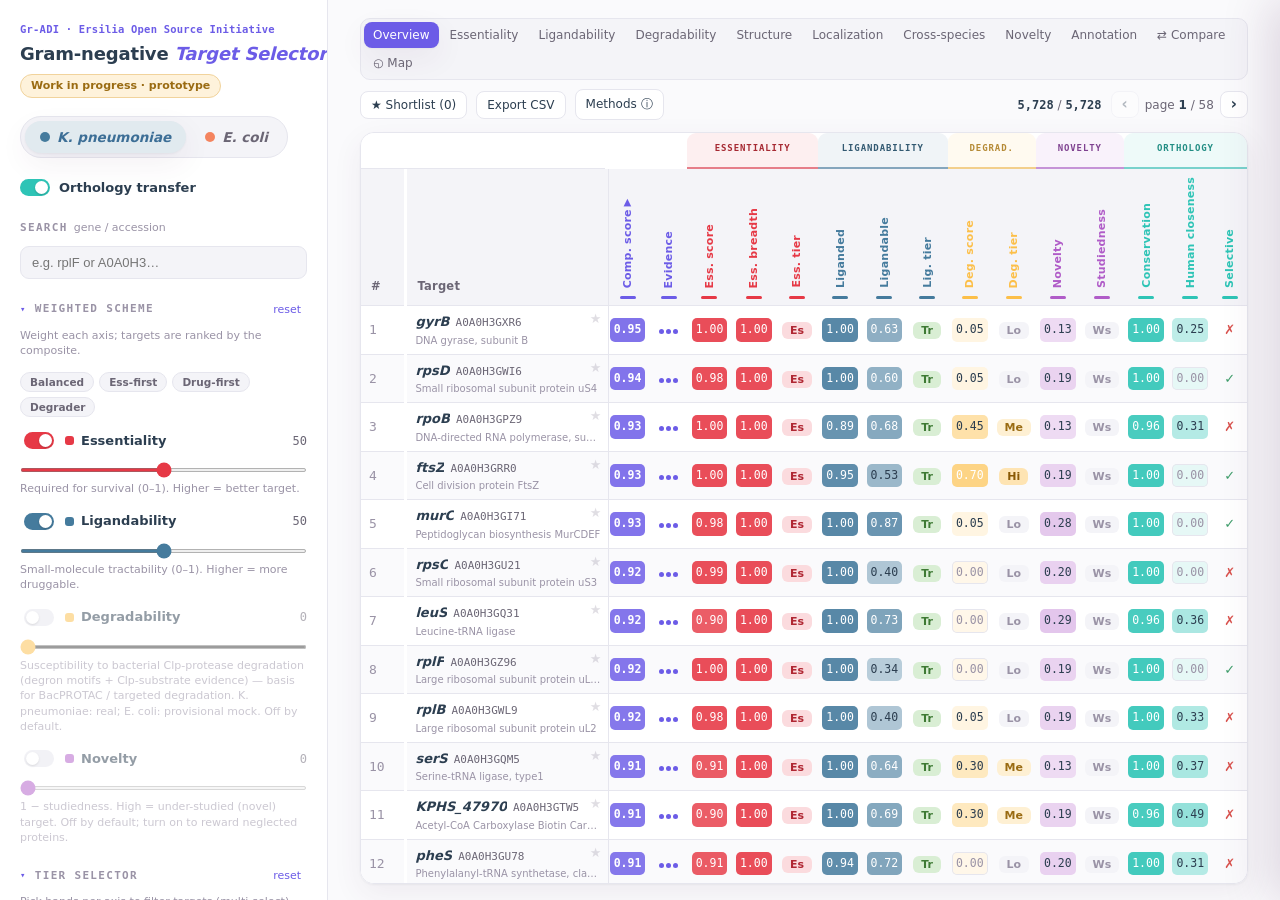
==== commit 6b7b4409: "app: header back to two lines; fix stale saved columns hiding Degradability in the Overview - Revert" ====
--- a/app/index.html
+++ b/app/index.html
@@ -8,7 +8,7 @@
        the other organism is idle-prefetched from app.js after first paint -->
   <link rel="preload" href="data/kp.json" as="fetch" crossorigin>
   <link rel="icon" href="data:image/svg+xml,%3Csvg xmlns='http://www.w3.org/2000/svg' viewBox='0 0 32 32'%3E%3Ccircle cx='16' cy='16' r='14' fill='%2350285A'/%3E%3Ccircle cx='16' cy='16' r='8' fill='none' stroke='%23fff' stroke-width='2.5'/%3E%3Ccircle cx='16' cy='16' r='2.5' fill='%23D8412F'/%3E%3C/svg%3E">
-  <link rel="stylesheet" href="styles.css?v=20">
+  <link rel="stylesheet" href="styles.css?v=21">
 </head>
 <body>
   <div class="app">
@@ -109,7 +109,7 @@
   <div class="modalscrim" id="methodsScrim" hidden></div>
   <div class="modal" id="methodsModal" hidden role="dialog" aria-modal="true" aria-label="Methods"></div>
 
-  <script src="config.js?v=20"></script>
-  <script src="app.js?v=20"></script>
+  <script src="config.js?v=21"></script>
+  <script src="app.js?v=21"></script>
 </body>
 </html>
--- a/app/styles.css
+++ b/app/styles.css
@@ -174,13 +174,9 @@
 .filterbar .clearbtn:hover{color:var(--brand);}
 
 /* toolbar */
-.toolbar{display:flex;align-items:center;gap:9px;flex-wrap:nowrap;margin-bottom:12px;flex:none;}
-.toolbar-right{display:flex;align-items:center;gap:9px;flex-wrap:nowrap;justify-content:flex-end;margin-left:auto;flex:0 0 auto;}
-.toolbar .tb-btn{flex:0 0 auto;}
-/* the view-tab strip takes the slack and scrolls internally if the tabs don't fit — keeps the header one line */
-.viewswitch{display:flex;gap:2px;padding:3px;background:var(--surface-2);border:1px solid var(--border);border-radius:10px;flex:0 1 auto;min-width:0;overflow-x:auto;scrollbar-width:none;}
-.viewswitch::-webkit-scrollbar{display:none;}
-.viewswitch button{flex:0 0 auto;}
+.toolbar{display:flex;align-items:center;gap:9px;flex-wrap:wrap;margin-bottom:12px;flex:none;}
+.toolbar-right{display:flex;align-items:center;gap:9px;flex-wrap:wrap;justify-content:flex-end;margin-left:auto;}
+.viewswitch{display:inline-flex;flex-wrap:wrap;gap:2px;padding:3px;background:var(--surface-2);border:1px solid var(--border);border-radius:10px;}
 .viewswitch button{font-size:12px;font-weight:540;border:0;background:transparent;color:var(--muted);border-radius:8px;padding:6px 9px;cursor:pointer;transition:all .15s;}
 .viewswitch button[aria-selected="true"]{background:var(--brand);color:#fff;box-shadow:var(--shadow);}
 .mapctrl{display:flex;align-items:center;gap:8px;font-size:12.5px;color:var(--muted);}
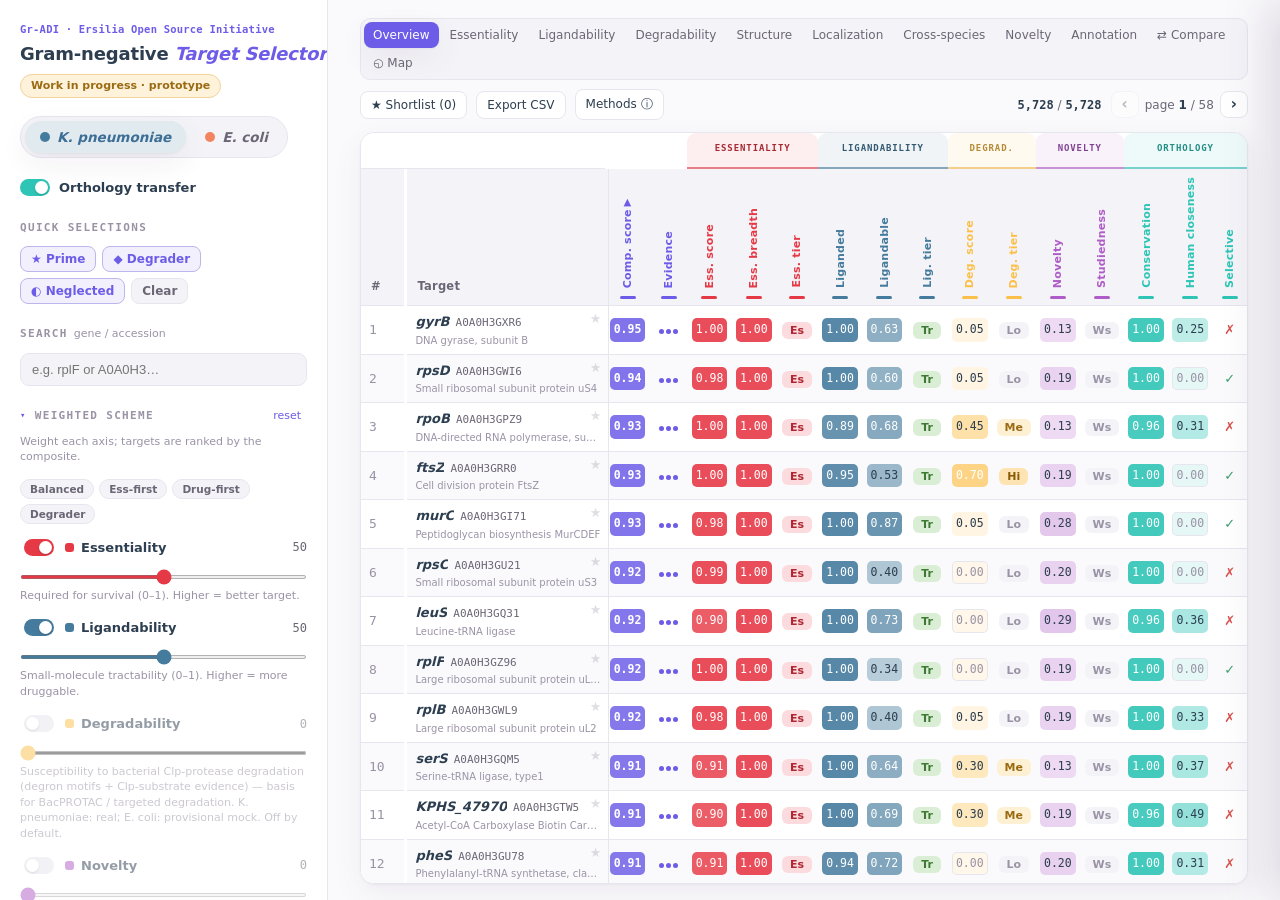
==== commit 0d28400b: "app: restore preset quick-selections in the sidebar (Prime / Degrader / Neglected / Clear) Presets w" ====
--- a/app/index.html
+++ b/app/index.html
@@ -8,7 +8,7 @@
        the other organism is idle-prefetched from app.js after first paint -->
   <link rel="preload" href="data/kp.json" as="fetch" crossorigin>
   <link rel="icon" href="data:image/svg+xml,%3Csvg xmlns='http://www.w3.org/2000/svg' viewBox='0 0 32 32'%3E%3Ccircle cx='16' cy='16' r='14' fill='%2350285A'/%3E%3Ccircle cx='16' cy='16' r='8' fill='none' stroke='%23fff' stroke-width='2.5'/%3E%3Ccircle cx='16' cy='16' r='2.5' fill='%23D8412F'/%3E%3C/svg%3E">
-  <link rel="stylesheet" href="styles.css?v=21">
+  <link rel="stylesheet" href="styles.css?v=23">
 </head>
 <body>
   <div class="app">
@@ -31,6 +31,16 @@
         <input type="checkbox" id="xferToggle" checked aria-label="Orthology transfer of knowledge"><span class="sw"></span>
         <span class="xfer-lab">Orthology transfer</span>
       </label>
+
+      <div class="section">
+        <h2>Quick selections</h2>
+        <div class="qpresets" id="qpresets">
+          <button data-preset="prime" title="Essential ∧ ligandable ∧ human-selective">★ Prime</button>
+          <button data-preset="degrader" title="Essential ∧ degradable ∧ Clp-accessible ∧ selective">◆ Degrader</button>
+          <button data-preset="neglected" title="Ligandable ∧ under-studied">◐ Neglected</button>
+          <button data-preset="reset" class="qp-clear">Clear</button>
+        </div>
+      </div>
 
       <div class="section">
         <h2>Search <span class="hsub">gene / accession</span></h2>
@@ -109,7 +119,7 @@
   <div class="modalscrim" id="methodsScrim" hidden></div>
   <div class="modal" id="methodsModal" hidden role="dialog" aria-modal="true" aria-label="Methods"></div>
 
-  <script src="config.js?v=21"></script>
-  <script src="app.js?v=21"></script>
+  <script src="config.js?v=23"></script>
+  <script src="app.js?v=23"></script>
 </body>
 </html>
--- a/app/styles.css
+++ b/app/styles.css
@@ -198,6 +198,12 @@
 .colmenu .pop button:hover{background:color-mix(in srgb,var(--brand) 10%,var(--surface));color:var(--brand);}
 .colmenu .pop button.wp-clear{border-top:1px solid var(--border);margin-top:4px;color:var(--muted);}
 
+/* quick-selection presets (sidebar) */
+.qpresets{display:flex;flex-wrap:wrap;gap:6px;}
+.qpresets button{font-size:12px;font-weight:560;border:1px solid color-mix(in srgb,var(--brand) 35%,var(--border));background:color-mix(in srgb,var(--brand) 9%,var(--surface));color:var(--brand);border-radius:8px;padding:5px 10px;cursor:pointer;}
+.qpresets button:hover{background:color-mix(in srgb,var(--brand) 16%,var(--surface));}
+.qpresets button.qp-clear{border-color:var(--border);background:var(--surface-2);color:var(--muted);}
+
 /* weight-scheme presets (sidebar) */
 .wpresets{display:flex;flex-wrap:wrap;gap:5px;margin:0 0 12px;}
 .wpresets button{font-size:10.5px;font-weight:560;border:1px solid var(--border);background:var(--surface-2);color:var(--muted);border-radius:999px;padding:3px 9px;cursor:pointer;}
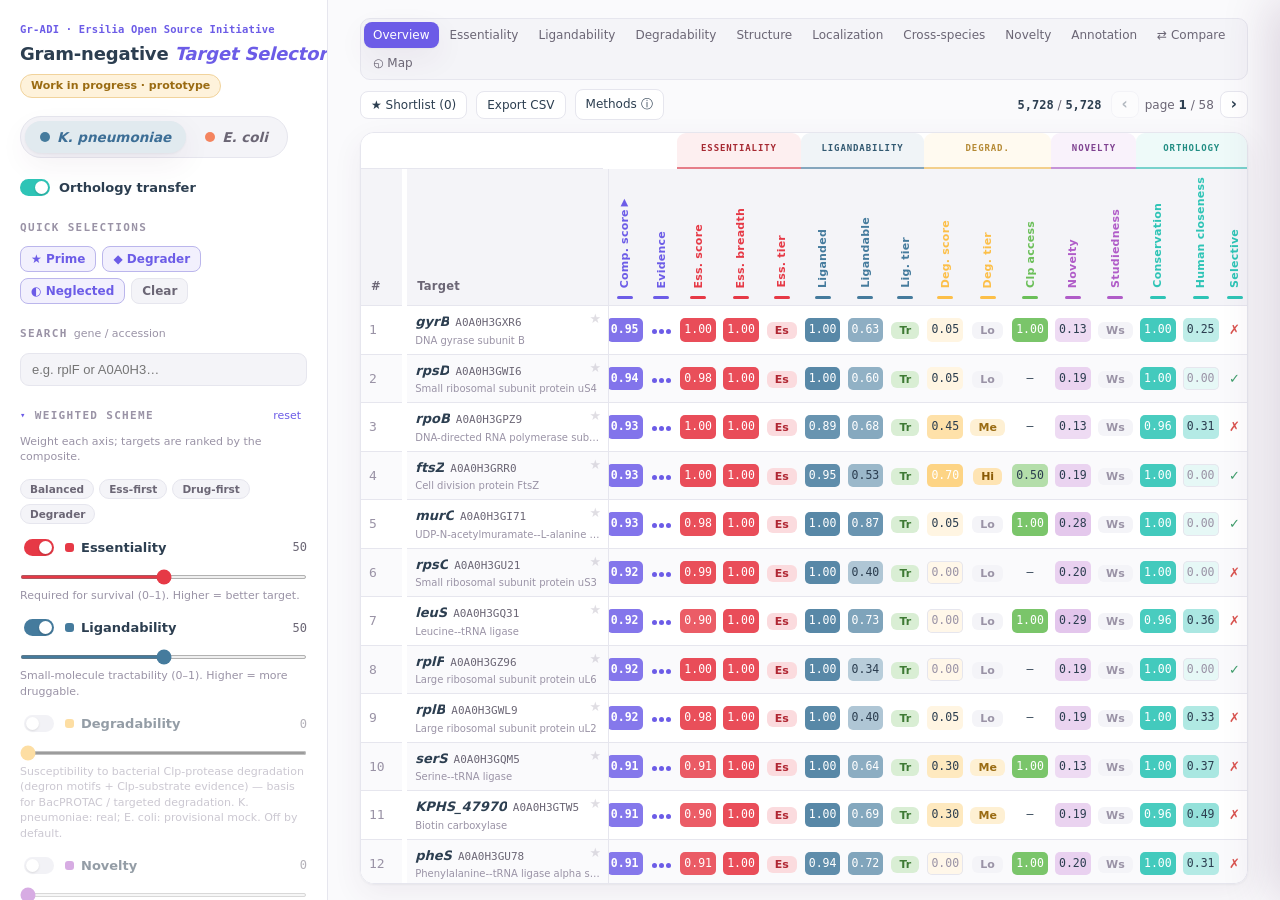
==== commit 12ded335: "localization: ship UniProt-curated localization + source provenance (PSORTb deferred) PSORTb 3.0 und" ====
--- a/app/index.html
+++ b/app/index.html
@@ -8,7 +8,7 @@
        the other organism is idle-prefetched from app.js after first paint -->
   <link rel="preload" href="data/kp.json" as="fetch" crossorigin>
   <link rel="icon" href="data:image/svg+xml,%3Csvg xmlns='http://www.w3.org/2000/svg' viewBox='0 0 32 32'%3E%3Ccircle cx='16' cy='16' r='14' fill='%2350285A'/%3E%3Ccircle cx='16' cy='16' r='8' fill='none' stroke='%23fff' stroke-width='2.5'/%3E%3Ccircle cx='16' cy='16' r='2.5' fill='%23D8412F'/%3E%3C/svg%3E">
-  <link rel="stylesheet" href="styles.css?v=23">
+  <link rel="stylesheet" href="styles.css?v=25">
 </head>
 <body>
   <div class="app">
@@ -88,6 +88,7 @@
             <span class="mapsep"></span>
             <label for="mapThresh">Highlight ≥ <b id="mapThreshVal">0.00</b></label>
             <input type="range" id="mapThresh" min="0" max="1" step="0.01" value="0" aria-label="Highlight threshold">
+            <label class="maplabtog" title="Show cluster labels on categorical colour modes"><input type="checkbox" id="mapLabels" checked> Labels</label>
             <span class="mapcount" id="mapHiCount"></span>
           </div>
           <span class="mapselchip" id="mapSelChip" hidden></span>
@@ -119,7 +120,7 @@
   <div class="modalscrim" id="methodsScrim" hidden></div>
   <div class="modal" id="methodsModal" hidden role="dialog" aria-modal="true" aria-label="Methods"></div>
 
-  <script src="config.js?v=23"></script>
-  <script src="app.js?v=23"></script>
+  <script src="config.js?v=25"></script>
+  <script src="app.js?v=25"></script>
 </body>
 </html>
--- a/app/styles.css
+++ b/app/styles.css
@@ -280,6 +280,7 @@
 .badge.loc-periplasm{background:color-mix(in srgb,var(--orange) 26%,#fff);color:#B85A45;}
 .badge.loc-outer_membrane,.badge.loc-secreted,.badge.loc-extracellular{background:color-mix(in srgb,var(--crimson) 17%,#fff);color:#B02733;}
 .badge.loc-unknown{background:var(--surface-2);color:var(--faint);}
+.badge.locpred{border:1px dashed color-mix(in srgb,var(--lime) 60%,var(--faint));}   /* PSORTb-predicted localization */
 .yes{color:var(--good);font-weight:700;}
 .no{color:var(--faint);}
 .cross{color:var(--bad);font-weight:700;}
@@ -505,6 +506,16 @@
 .maplegend .lt{font-family:var(--mono);letter-spacing:.06em;text-transform:uppercase;font-size:10px;color:var(--faint);margin-bottom:5px;}
 .maplegend .ramp{width:130px;height:9px;border-radius:999px;border:1px solid var(--border);}
 .maplegend .sc{display:flex;justify-content:space-between;font-family:var(--mono);font-size:10px;margin-top:3px;}
+.maplegend .sc span{color:var(--faint);}
+/* clickable categorical legend (also acts as the map's category filter) */
+.maplegend .catlist{display:flex;flex-direction:column;gap:1px;max-height:216px;overflow-y:auto;margin:1px 0 2px;}
+.maplegend .catrow{display:flex;align-items:center;gap:7px;width:100%;text-align:left;font-family:var(--sans);font-size:11.5px;color:var(--ink);background:none;border:0;border-radius:6px;padding:3px 6px 3px 4px;cursor:pointer;}
+.maplegend .catrow:hover{background:color-mix(in srgb,var(--brand) 10%,transparent);}
+.maplegend .catrow .sw{width:11px;height:11px;border-radius:3px;flex:none;box-shadow:0 0 0 1px rgba(0,0,0,.12) inset;}
+.maplegend .catrow.off{opacity:.34;}
+.maplabtog{display:inline-flex;align-items:center;gap:4px;cursor:pointer;user-select:none;}
+.maplabtog input{accent-color:var(--brand);cursor:pointer;}
+.mapctrl input[type=range]:disabled{opacity:.4;cursor:not-allowed;}
 
 /* hover tooltip */
 .hovertip{position:fixed;z-index:100;pointer-events:none;max-width:330px;background:var(--ink);color:#fff;font-size:12px;line-height:1.5;border-radius:9px;padding:9px 12px;box-shadow:0 10px 34px rgba(44,62,80,.3);}
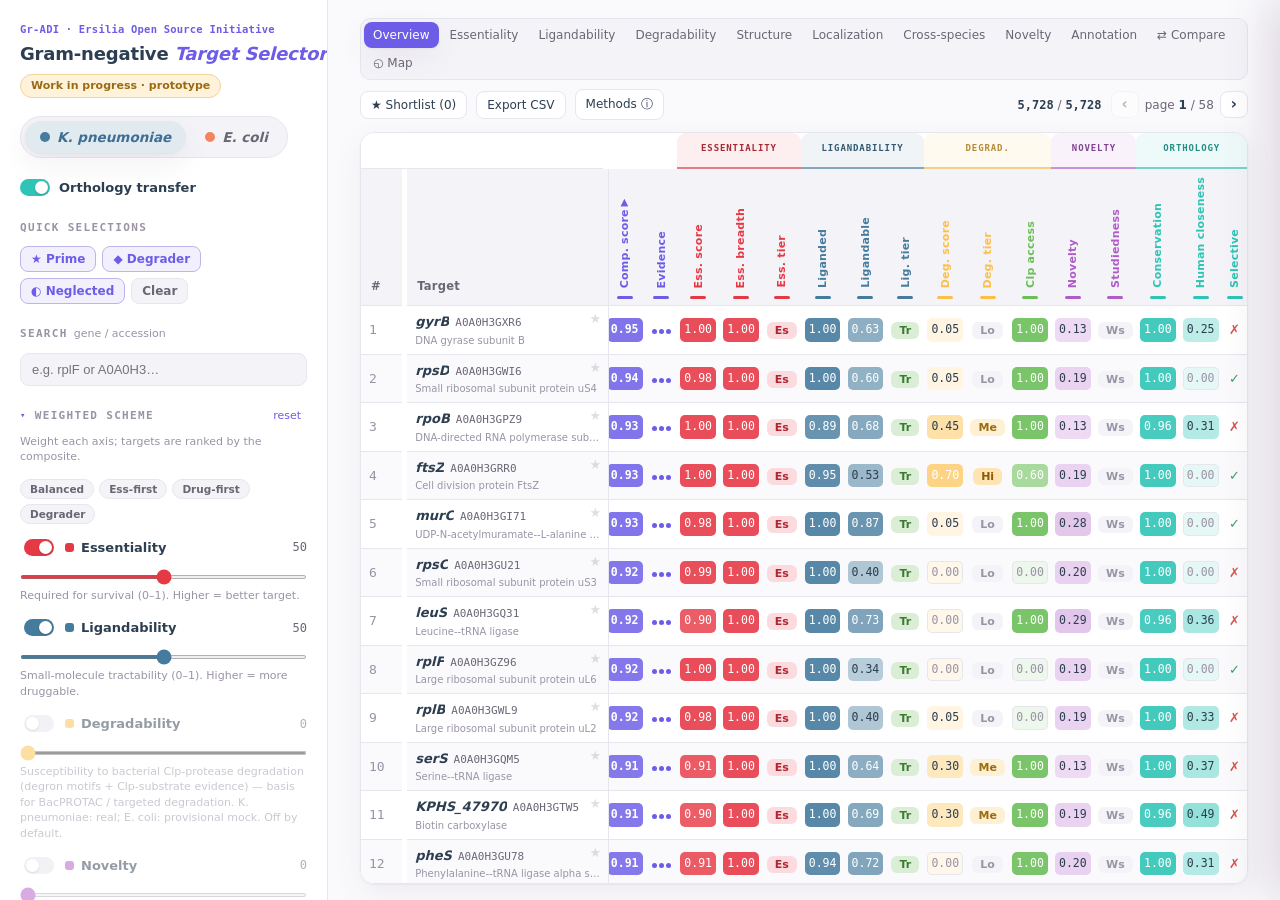
==== commit c7c7222c: "localization: full envelope-topology axis (docs §5.1) at 100% coverage The axis shipped UniProt-cura" ====
--- a/app/index.html
+++ b/app/index.html
@@ -8,7 +8,7 @@
        the other organism is idle-prefetched from app.js after first paint -->
   <link rel="preload" href="data/kp.json" as="fetch" crossorigin>
   <link rel="icon" href="data:image/svg+xml,%3Csvg xmlns='http://www.w3.org/2000/svg' viewBox='0 0 32 32'%3E%3Ccircle cx='16' cy='16' r='14' fill='%2350285A'/%3E%3Ccircle cx='16' cy='16' r='8' fill='none' stroke='%23fff' stroke-width='2.5'/%3E%3Ccircle cx='16' cy='16' r='2.5' fill='%23D8412F'/%3E%3C/svg%3E">
-  <link rel="stylesheet" href="styles.css?v=25">
+  <link rel="stylesheet" href="styles.css?v=27">
 </head>
 <body>
   <div class="app">
@@ -120,7 +120,7 @@
   <div class="modalscrim" id="methodsScrim" hidden></div>
   <div class="modal" id="methodsModal" hidden role="dialog" aria-modal="true" aria-label="Methods"></div>
 
-  <script src="config.js?v=25"></script>
-  <script src="app.js?v=25"></script>
+  <script src="config.js?v=27"></script>
+  <script src="app.js?v=27"></script>
 </body>
 </html>
--- a/app/styles.css
+++ b/app/styles.css
@@ -124,6 +124,8 @@
 .weight .wv{font-family:var(--mono);font-size:12px;color:var(--muted);font-variant-numeric:tabular-nums;min-width:26px;text-align:right;}
 .weight input[type=range]{width:100%;accent-color:var(--wc);height:4px;cursor:pointer;margin:2px 0 0;}
 .weight .help{font-size:11px;color:var(--faint);line-height:1.4;margin-top:2px;}
+.wsum{margin-top:2px;padding-top:9px;border-top:1px dashed var(--border);font-size:11px;color:var(--faint);font-variant-numeric:tabular-nums;text-align:right;}
+.wsum b{font-family:var(--mono);color:var(--muted);}
 
 /* filters */
 .field{margin-bottom:12px;}
@@ -278,8 +280,12 @@
 .badge.loc-cytoplasm{background:color-mix(in srgb,var(--lime) 28%,#fff);color:#3E7A34;}
 .badge.loc-inner_membrane,.badge.loc-membrane{background:color-mix(in srgb,var(--amber) 26%,#fff);color:#9A6B12;}
 .badge.loc-periplasm{background:color-mix(in srgb,var(--orange) 26%,#fff);color:#B85A45;}
-.badge.loc-outer_membrane,.badge.loc-secreted,.badge.loc-extracellular{background:color-mix(in srgb,var(--crimson) 17%,#fff);color:#B02733;}
+.badge.loc-outer_membrane,.badge.loc-extracellular,.badge.loc-cell_wall_surface{background:color-mix(in srgb,var(--crimson) 17%,#fff);color:#B02733;}
 .badge.loc-unknown{background:var(--surface-2);color:var(--faint);}
+/* localization evidence tier: experimental > curated > predicted */
+.badge.tier-experimental{background:color-mix(in srgb,var(--lime) 26%,#fff);color:#3E7A34;}
+.badge.tier-curated{background:color-mix(in srgb,var(--amber) 26%,#fff);color:#9A6B12;}
+.badge.tier-predicted{background:var(--surface-2);color:var(--faint);}
 .badge.locpred{border:1px dashed color-mix(in srgb,var(--lime) 60%,var(--faint));}   /* PSORTb-predicted localization */
 .yes{color:var(--good);font-weight:700;}
 .no{color:var(--faint);}
